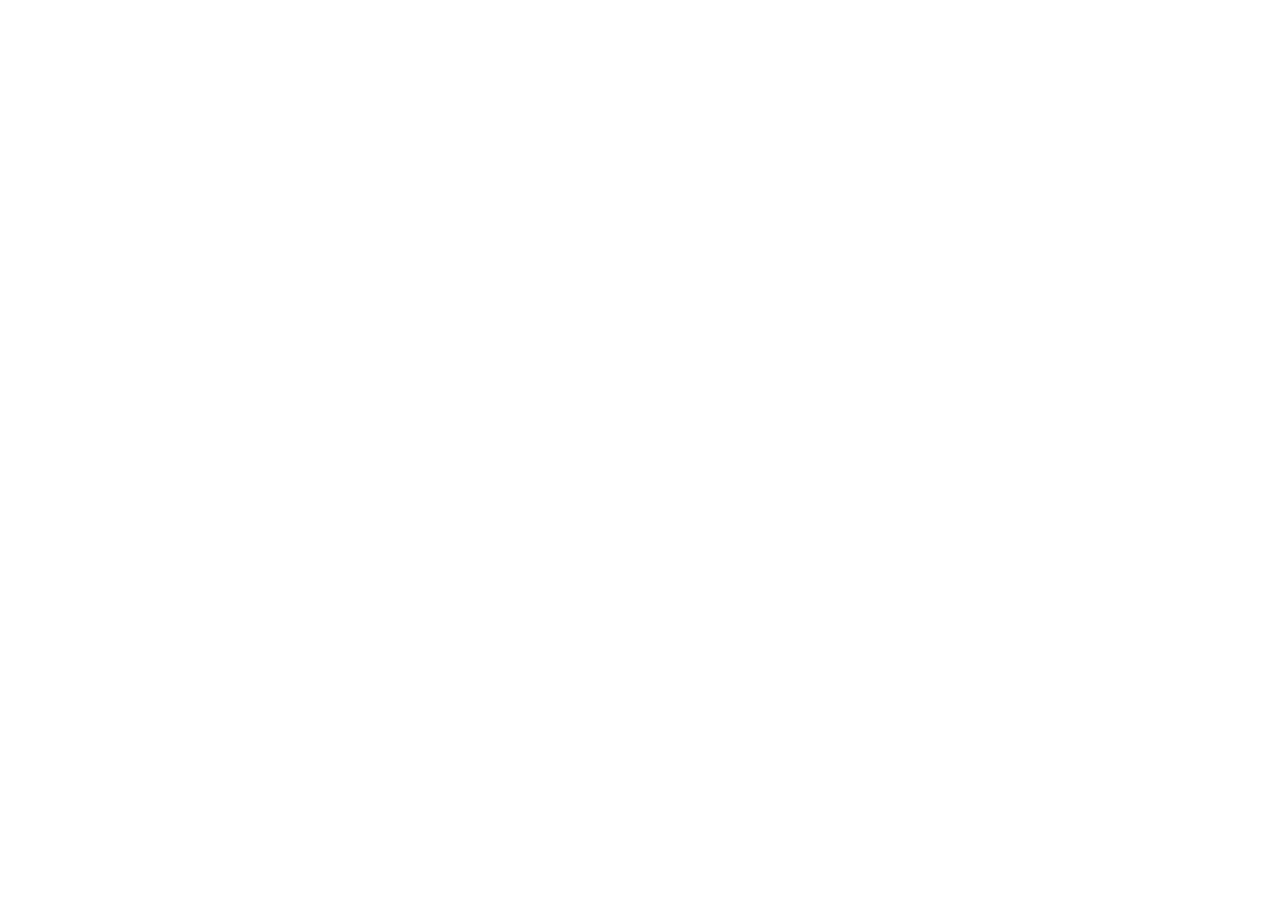
==== index.html @ 78c7902e "Initial commit: Add HTML structure and CSS link" ====
<!DOCTYPE html>
<html lang="en">
<head>
    <meta charset="UTF-8">
    <meta name="viewport" content="width=device-width, initial-scale=1.0">
    <title>Ecommerce Storefront UI</title>
    <link rel="stylesheet" href="css/style.css">
</head>
<body>
    
</body>
</html>
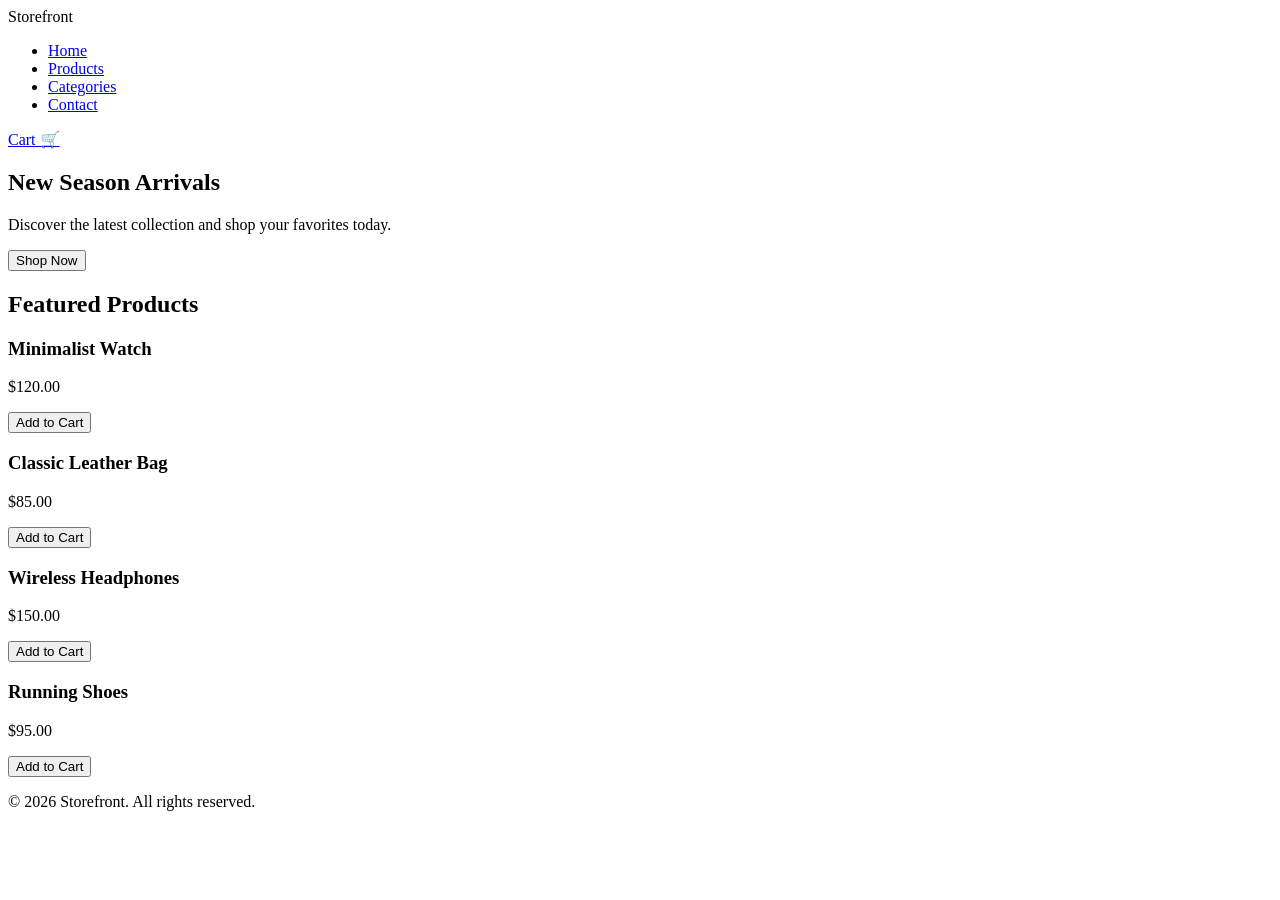
==== commit ad9218d1: "Add core HTML layout for homepage" ====
--- a/index.html
+++ b/index.html
@@ -3,10 +3,80 @@
 <head>
     <meta charset="UTF-8">
     <meta name="viewport" content="width=device-width, initial-scale=1.0">
-    <title>Ecommerce Storefront UI</title>
+    <title>Storefront - E-Commerce</title>
     <link rel="stylesheet" href="css/style.css">
 </head>
 <body>
-    
+
+    <!-- Header / Navigation -->
+    <header class="navbar">
+        <div class="logo">Storefront</div>
+        <nav>
+            <ul class="nav-links">
+                <li><a href="#">Home</a></li>
+                <li><a href="#">Products</a></li>
+                <li><a href="#">Categories</a></li>
+                <li><a href="#">Contact</a></li>
+            </ul>
+        </nav>
+        <div class="cart-icon">
+            <a href="#">Cart 🛒</a>
+        </div>
+    </header>
+
+    <!-- Hero Banner -->
+    <section class="hero">
+        <div class="hero-content">
+            <h1>New Season Arrivals</h1>
+            <p>Discover the latest collection and shop your favorites today.</p>
+            <button class="btn-primary">Shop Now</button>
+        </div>
+    </section>
+
+    <!-- Featured Products Section -->
+    <main class="products-container">
+        <h2>Featured Products</h2>
+        <div class="product-grid">
+
+            <!-- Product Card 1 -->
+            <div class="product-card">
+                <div class="product-image-placeholder"></div>
+                <h3>Minimalist Watch</h3>
+                <p class="price">$120.00</p>
+                <button class="btn-add">Add to Cart</button>
+            </div>
+
+            <!-- Product Card 2 -->
+            <div class="product-card">
+                <div class="product-image-placeholder"></div>
+                <h3>Classic Leather Bag</h3>
+                <p class="price">$85.00</p>
+                <button class="btn-add">Add to Cart</button>
+            </div>
+
+            <!-- Product Card 3 -->
+            <div class="product-card">
+                <div class="product-image-placeholder"></div>
+                <h3>Wireless Headphones</h3>
+                <p class="price">$150.00</p>
+                <button class="btn-add">Add to Cart</button>
+            </div>
+
+            <!-- Product Card 4 -->
+            <div class="product-card">
+                <div class="product-image-placeholder"></div>
+                <h3>Running Shoes</h3>
+                <p class="price">$95.00</p>
+                <button class="btn-add">Add to Cart</button>
+            </div>
+
+        </div>
+    </main>
+
+    <!-- Footer -->
+    <footer class="footer">
+        <p>&copy; 2026 Storefront. All rights reserved.</p>
+    </footer>
+
 </body>
 </html>
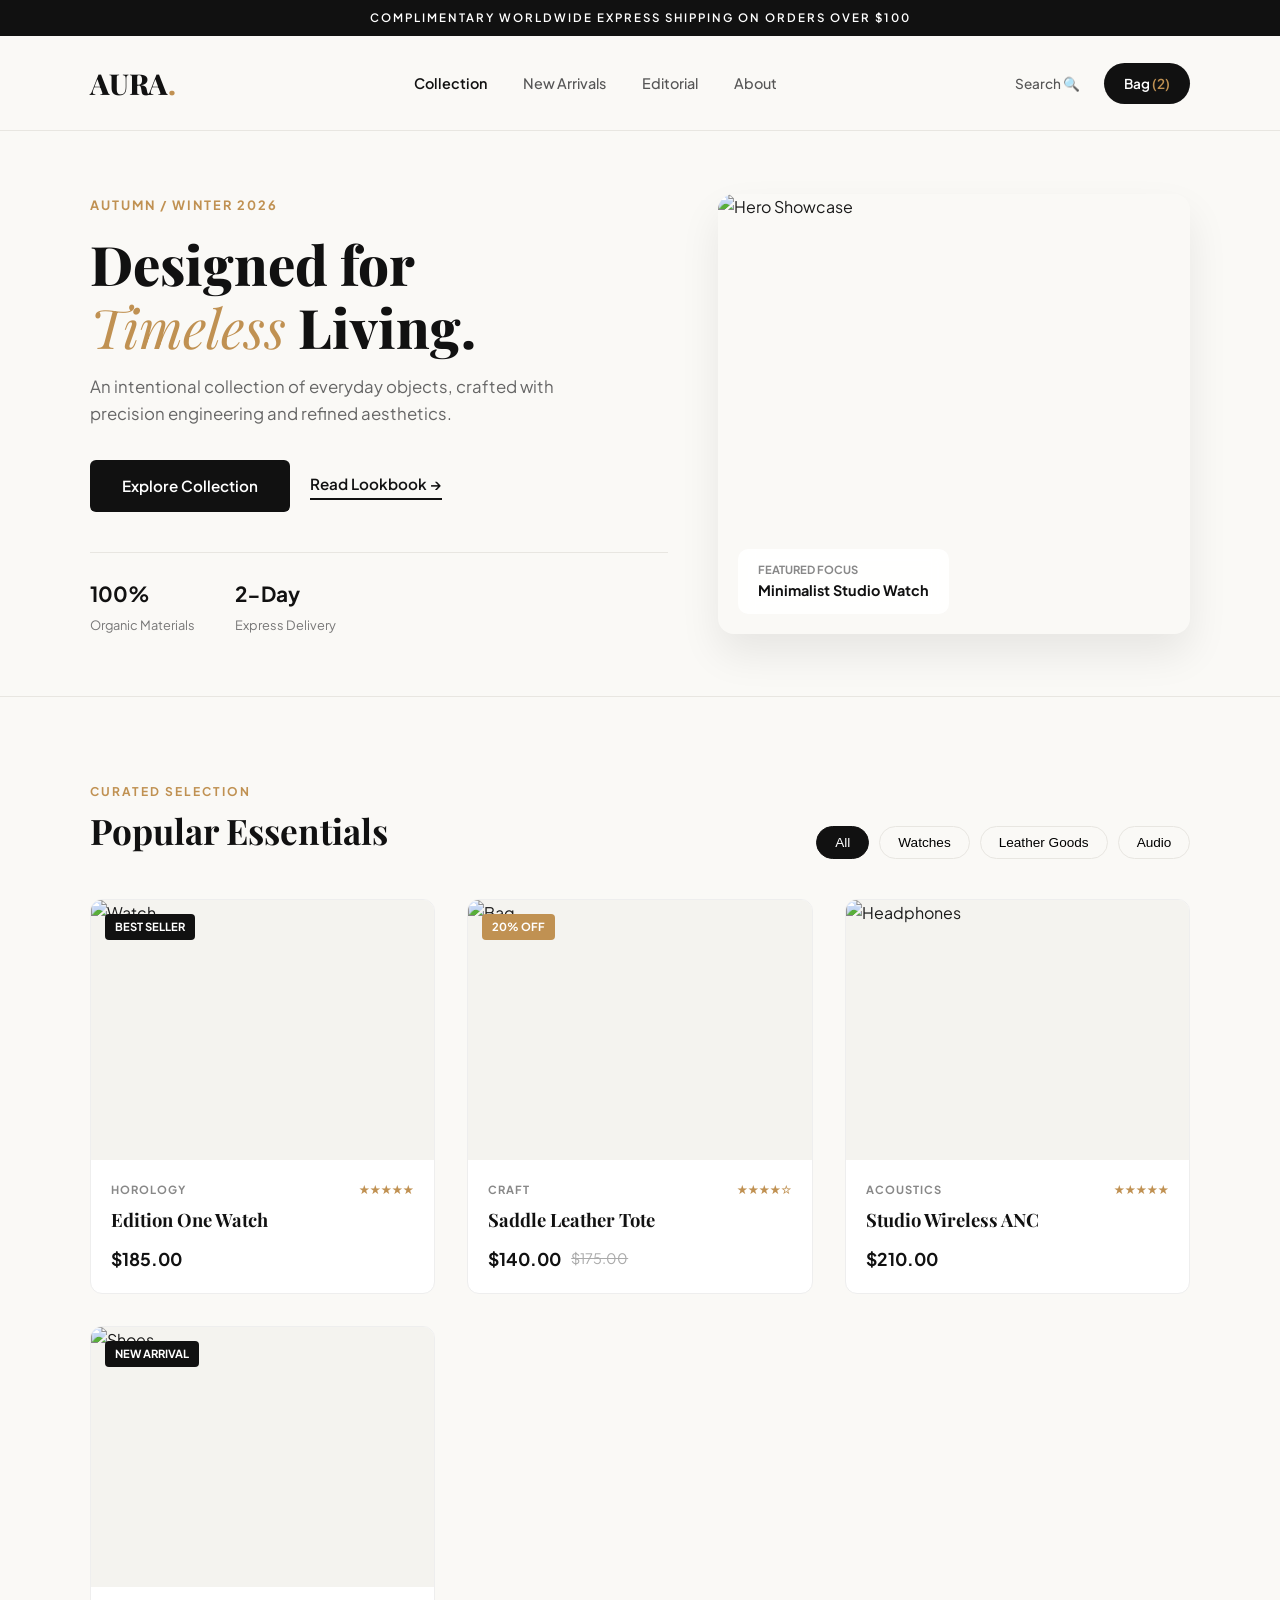
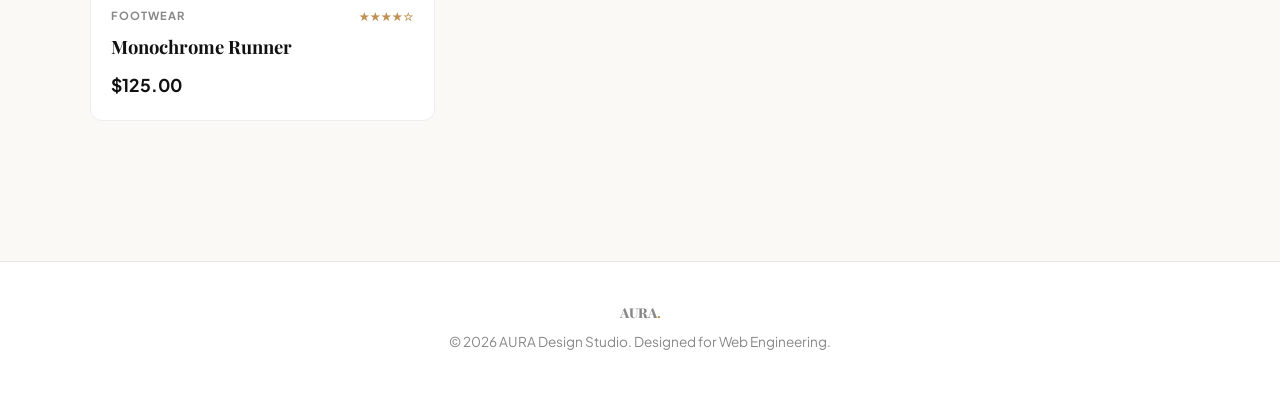
==== commit 0535aa49: "Update layout, fonts, and typography to editorial style" ====
--- a/index.html
+++ b/index.html
@@ -3,79 +3,174 @@
 <head>
     <meta charset="UTF-8">
     <meta name="viewport" content="width=device-width, initial-scale=1.0">
-    <title>Storefront - E-Commerce</title>
+    <title>AURA — Modern Minimal Store</title>
+    <!-- Google Fonts: Playfair Display + Plus Jakarta Sans -->
+    <link href="https://fonts.googleapis.com/css2?family=Playfair+Display:ital,wght@0,600;0,800;1,400&family=Plus+Jakarta+Sans:wght@400;500;600;700&display=swap" rel="stylesheet">
     <link rel="stylesheet" href="css/style.css">
 </head>
 <body>
 
-    <!-- Header / Navigation -->
+    <!-- Top Announcement Bar -->
+    <div class="top-bar">
+        <span>COMPLIMENTARY WORLDWIDE EXPRESS SHIPPING ON ORDERS OVER $100</span>
+    </div>
+
+    <!-- Header Navigation -->
     <header class="navbar">
-        <div class="logo">Storefront</div>
-        <nav>
-            <ul class="nav-links">
-                <li><a href="#">Home</a></li>
-                <li><a href="#">Products</a></li>
-                <li><a href="#">Categories</a></li>
-                <li><a href="#">Contact</a></li>
-            </ul>
+        <a href="#" class="brand-logo">AURA<span>.</span></a>
+        
+        <nav class="nav-menu">
+            <a href="#" class="nav-link active">Collection</a>
+            <a href="#" class="nav-link">New Arrivals</a>
+            <a href="#" class="nav-link">Editorial</a>
+            <a href="#" class="nav-link">About</a>
         </nav>
-        <div class="cart-icon">
-            <a href="#">Cart 🛒</a>
+
+        <div class="nav-right">
+            <a href="#" class="search-trigger">Search 🔍</a>
+            <a href="#" class="bag-btn">Bag <span class="bag-count">(2)</span></a>
         </div>
     </header>
 
-    <!-- Hero Banner -->
-    <section class="hero">
-        <div class="hero-content">
-            <h1>New Season Arrivals</h1>
-            <p>Discover the latest collection and shop your favorites today.</p>
-            <button class="btn-primary">Shop Now</button>
+    <!-- Split Asymmetric Hero Section -->
+    <section class="hero-split">
+        <div class="hero-text-side">
+            <span class="sub-heading">AUTUMN / WINTER 2026</span>
+            <h1>Designed for <br><em>Timeless</em> Living.</h1>
+            <p>An intentional collection of everyday objects, crafted with precision engineering and refined aesthetics.</p>
+            
+            <div class="hero-cta-group">
+                <a href="#catalog" class="primary-btn">Explore Collection</a>
+                <a href="#" class="secondary-btn">Read Lookbook →</a>
+            </div>
+
+            <div class="hero-stats">
+                <div class="stat">
+                    <strong>100%</strong>
+                    <span>Organic Materials</span>
+                </div>
+                <div class="stat">
+                    <strong>2-Day</strong>
+                    <span>Express Delivery</span>
+                </div>
+            </div>
+        </div>
+
+        <div class="hero-visual-side">
+            <div class="image-wrapper">
+                <img src="https://images.unsplash.com/photo-1441986300917-64674bd600d8?w=800&auto=format&fit=crop&q=80" alt="Hero Showcase">
+                <div class="floating-tag">
+                    <p class="tag-title">Featured Focus</p>
+                    <p class="tag-desc">Minimalist Studio Watch</p>
+                </div>
+            </div>
         </div>
     </section>
 
-    <!-- Featured Products Section -->
-    <main class="products-container">
-        <h2>Featured Products</h2>
-        <div class="product-grid">
+    <!-- Catalog Section -->
+    <main class="catalog-section" id="catalog">
+        <div class="catalog-header">
+            <div>
+                <span class="section-tag">CURATED SELECTION</span>
+                <h2>Popular Essentials</h2>
+            </div>
+            
+            <div class="filter-pills">
+                <button class="pill active">All</button>
+                <button class="pill">Watches</button>
+                <button class="pill">Leather Goods</button>
+                <button class="pill">Audio</button>
+            </div>
+        </div>
 
-            <!-- Product Card 1 -->
-            <div class="product-card">
-                <div class="product-image-placeholder"></div>
-                <h3>Minimalist Watch</h3>
-                <p class="price">$120.00</p>
-                <button class="btn-add">Add to Cart</button>
-            </div>
+        <!-- Product Grid -->
+        <div class="grid-layout">
 
-            <!-- Product Card 2 -->
-            <div class="product-card">
-                <div class="product-image-placeholder"></div>
-                <h3>Classic Leather Bag</h3>
-                <p class="price">$85.00</p>
-                <button class="btn-add">Add to Cart</button>
-            </div>
+            <!-- Card 1 -->
+            <article class="product-item">
+                <div class="thumb-box">
+                    <span class="ribbon">Best Seller</span>
+                    <img src="https://images.unsplash.com/photo-1523275335684-37898b6baf30?w=600&auto=format&fit=crop&q=80" alt="Watch">
+                    <button class="quick-add-btn">+ Quick Add</button>
+                </div>
+                <div class="item-details">
+                    <div class="item-meta">
+                        <span class="brand-tag">HOROLOGY</span>
+                        <div class="stars">★★★★★</div>
+                    </div>
+                    <h3>Edition One Watch</h3>
+                    <div class="price-row">
+                        <span class="current-price">$185.00</span>
+                    </div>
+                </div>
+            </article>
 
-            <!-- Product Card 3 -->
-            <div class="product-card">
-                <div class="product-image-placeholder"></div>
-                <h3>Wireless Headphones</h3>
-                <p class="price">$150.00</p>
-                <button class="btn-add">Add to Cart</button>
-            </div>
+            <!-- Card 2 -->
+            <article class="product-item">
+                <div class="thumb-box">
+                    <span class="ribbon sale-ribbon">20% Off</span>
+                    <img src="https://images.unsplash.com/photo-1548036328-c9fa89d128fa?w=600&auto=format&fit=crop&q=80" alt="Bag">
+                    <button class="quick-add-btn">+ Quick Add</button>
+                </div>
+                <div class="item-details">
+                    <div class="item-meta">
+                        <span class="brand-tag">CRAFT</span>
+                        <div class="stars">★★★★☆</div>
+                    </div>
+                    <h3>Saddle Leather Tote</h3>
+                    <div class="price-row">
+                        <span class="current-price">$140.00</span>
+                        <span class="original-price">$175.00</span>
+                    </div>
+                </div>
+            </article>
 
-            <!-- Product Card 4 -->
-            <div class="product-card">
-                <div class="product-image-placeholder"></div>
-                <h3>Running Shoes</h3>
-                <p class="price">$95.00</p>
-                <button class="btn-add">Add to Cart</button>
-            </div>
+            <!-- Card 3 -->
+            <article class="product-item">
+                <div class="thumb-box">
+                    <img src="https://images.unsplash.com/photo-1505740420928-5e560c06d30e?w=600&auto=format&fit=crop&q=80" alt="Headphones">
+                    <button class="quick-add-btn">+ Quick Add</button>
+                </div>
+                <div class="item-details">
+                    <div class="item-meta">
+                        <span class="brand-tag">ACOUSTICS</span>
+                        <div class="stars">★★★★★</div>
+                    </div>
+                    <h3>Studio Wireless ANC</h3>
+                    <div class="price-row">
+                        <span class="current-price">$210.00</span>
+                    </div>
+                </div>
+            </article>
+
+            <!-- Card 4 -->
+            <article class="product-item">
+                <div class="thumb-box">
+                    <span class="ribbon">New Arrival</span>
+                    <img src="https://images.unsplash.com/photo-1542291026-7eec264c27ff?w=600&auto=format&fit=crop&q=80" alt="Shoes">
+                    <button class="quick-add-btn">+ Quick Add</button>
+                </div>
+                <div class="item-details">
+                    <div class="item-meta">
+                        <span class="brand-tag">FOOTWEAR</span>
+                        <div class="stars">★★★★☆</div>
+                    </div>
+                    <h3>Monochrome Runner</h3>
+                    <div class="price-row">
+                        <span class="current-price">$125.00</span>
+                    </div>
+                </div>
+            </article>
 
         </div>
     </main>
 
     <!-- Footer -->
-    <footer class="footer">
-        <p>&copy; 2026 Storefront. All rights reserved.</p>
+    <footer class="site-footer">
+        <div class="footer-content">
+            <p class="footer-logo">AURA<span>.</span></p>
+            <p>&copy; 2026 AURA Design Studio. Designed for Web Engineering.</p>
+        </div>
     </footer>
 
 </body>
--- a/css/style.css
+++ b/css/style.css
@@ -0,0 +1,428 @@
+/* =======================================================
+   RESET & TYPOGRAPHY SYSTEM
+   ======================================================= */
+* {
+    margin: 0;
+    padding: 0;
+    box-sizing: border-box;
+}
+
+body {
+    font-family: 'Plus Jakarta Sans', sans-serif;
+    background-color: #faf9f6; /* Elegant Warm Studio White */
+    color: #1a1a1a;
+    line-height: 1.6;
+}
+
+h1, h2, h3, .brand-logo, .footer-logo {
+    font-family: 'Playfair Display', serif;
+}
+
+/* =======================================================
+   TOP ANNOUNCEMENT BAR
+   ======================================================= */
+.top-bar {
+    background-color: #111111;
+    color: #ffffff;
+    text-align: center;
+    padding: 9px 15px;
+    font-size: 0.72rem;
+    font-weight: 600;
+    letter-spacing: 2px;
+}
+
+/* =======================================================
+   NAVBAR
+   ======================================================= */
+.navbar {
+    display: flex;
+    justify-content: space-between;
+    align-items: center;
+    padding: 24px 7%;
+    background-color: #faf9f6;
+    border-bottom: 1px solid #e8e6e1;
+    position: sticky;
+    top: 0;
+    z-index: 99;
+}
+
+.brand-logo {
+    font-size: 1.8rem;
+    font-weight: 800;
+    text-decoration: none;
+    color: #111111;
+    letter-spacing: -0.5px;
+}
+
+.brand-logo span, .footer-logo span {
+    color: #c09152; /* Luxury Amber Accent */
+}
+
+.nav-menu {
+    display: flex;
+    gap: 36px;
+}
+
+.nav-link {
+    text-decoration: none;
+    color: #555555;
+    font-size: 0.9rem;
+    font-weight: 500;
+    transition: color 0.2s;
+}
+
+.nav-link:hover, .nav-link.active {
+    color: #111111;
+    font-weight: 600;
+}
+
+.nav-right {
+    display: flex;
+    align-items: center;
+    gap: 24px;
+}
+
+.search-trigger {
+    text-decoration: none;
+    color: #555555;
+    font-size: 0.85rem;
+    font-weight: 500;
+}
+
+.bag-btn {
+    text-decoration: none;
+    background-color: #111111;
+    color: #ffffff;
+    padding: 10px 20px;
+    border-radius: 40px;
+    font-size: 0.85rem;
+    font-weight: 600;
+    transition: transform 0.2s;
+}
+
+.bag-btn:hover {
+    transform: translateY(-2px);
+}
+
+.bag-count {
+    color: #c09152;
+}
+
+/* =======================================================
+   SPLIT ASYMMETRIC HERO
+   ======================================================= */
+.hero-split {
+    display: grid;
+    grid-template-columns: 1.1fr 0.9fr;
+    min-height: 520px;
+    padding: 60px 7%;
+    align-items: center;
+    gap: 50px;
+    border-bottom: 1px solid #e8e6e1;
+}
+
+.sub-heading {
+    color: #c09152;
+    font-size: 0.8rem;
+    font-weight: 700;
+    letter-spacing: 2px;
+}
+
+.hero-text-side h1 {
+    font-size: 3.4rem;
+    line-height: 1.15;
+    margin: 16px 0;
+    color: #111111;
+    font-weight: 800;
+}
+
+.hero-text-side h1 em {
+    font-style: italic;
+    font-weight: 400;
+    color: #c09152;
+}
+
+.hero-text-side p {
+    color: #666666;
+    font-size: 1.05rem;
+    max-width: 480px;
+    margin-bottom: 32px;
+}
+
+.hero-cta-group {
+    display: flex;
+    align-items: center;
+    gap: 20px;
+    margin-bottom: 40px;
+}
+
+.primary-btn {
+    background-color: #111111;
+    color: #ffffff;
+    text-decoration: none;
+    padding: 14px 32px;
+    border-radius: 6px;
+    font-weight: 600;
+    font-size: 0.95rem;
+    transition: background-color 0.2s;
+}
+
+.primary-btn:hover {
+    background-color: #333333;
+}
+
+.secondary-btn {
+    color: #111111;
+    text-decoration: none;
+    font-weight: 600;
+    font-size: 0.95rem;
+    border-bottom: 2px solid #111111;
+    padding-bottom: 2px;
+}
+
+.hero-stats {
+    display: flex;
+    gap: 40px;
+    border-top: 1px solid #e8e6e1;
+    padding-top: 24px;
+}
+
+.stat strong {
+    display: block;
+    font-size: 1.3rem;
+    color: #111111;
+}
+
+.stat span {
+    font-size: 0.8rem;
+    color: #777777;
+}
+
+.image-wrapper {
+    position: relative;
+    border-radius: 16px;
+    overflow: hidden;
+    box-shadow: 0 20px 40px rgba(0, 0, 0, 0.08);
+}
+
+.image-wrapper img {
+    width: 100%;
+    height: 440px;
+    object-fit: cover;
+    display: block;
+}
+
+.floating-tag {
+    position: absolute;
+    bottom: 20px;
+    left: 20px;
+    background: rgba(255, 255, 255, 0.9);
+    backdrop-filter: blur(8px);
+    padding: 12px 20px;
+    border-radius: 10px;
+}
+
+.tag-title {
+    font-size: 0.7rem;
+    text-transform: uppercase;
+    color: #888888;
+    font-weight: 700;
+}
+
+.tag-desc {
+    font-size: 0.9rem;
+    font-weight: 700;
+    color: #111111;
+}
+
+/* =======================================================
+   CATALOG & CARDS
+   ======================================================= */
+.catalog-section {
+    padding: 80px 7%;
+}
+
+.catalog-header {
+    display: flex;
+    justify-content: space-between;
+    align-items: flex-end;
+    margin-bottom: 40px;
+}
+
+.section-tag {
+    font-size: 0.75rem;
+    letter-spacing: 2px;
+    color: #c09152;
+    font-weight: 700;
+}
+
+.catalog-header h2 {
+    font-size: 2.2rem;
+    color: #111111;
+}
+
+.filter-pills {
+    display: flex;
+    gap: 10px;
+}
+
+.pill {
+    background: transparent;
+    border: 1px solid #e8e6e1;
+    padding: 8px 18px;
+    border-radius: 30px;
+    font-size: 0.85rem;
+    cursor: pointer;
+    font-weight: 500;
+    transition: all 0.2s;
+}
+
+.pill.active, .pill:hover {
+    background-color: #111111;
+    color: #ffffff;
+    border-color: #111111;
+}
+
+.grid-layout {
+    display: grid;
+    grid-template-columns: repeat(auto-fit, minmax(260px, 1fr));
+    gap: 32px;
+}
+
+.product-item {
+    background: #ffffff;
+    border-radius: 12px;
+    overflow: hidden;
+    border: 1px solid #eee;
+    transition: transform 0.3s, box-shadow 0.3s;
+}
+
+.product-item:hover {
+    transform: translateY(-6px);
+    box-shadow: 0 16px 32px rgba(0,0,0,0.06);
+}
+
+.thumb-box {
+    position: relative;
+    height: 260px;
+    background-color: #f4f3ef;
+    overflow: hidden;
+}
+
+.thumb-box img {
+    width: 100%;
+    height: 100%;
+    object-fit: cover;
+    transition: transform 0.4s ease;
+}
+
+.product-item:hover .thumb-box img {
+    transform: scale(1.06);
+}
+
+.ribbon {
+    position: absolute;
+    top: 14px;
+    left: 14px;
+    background: #111111;
+    color: #ffffff;
+    font-size: 0.7rem;
+    font-weight: 700;
+    padding: 4px 10px;
+    border-radius: 4px;
+    text-transform: uppercase;
+}
+
+.sale-ribbon {
+    background: #c09152;
+}
+
+.quick-add-btn {
+    position: absolute;
+    bottom: -40px;
+    left: 10%;
+    width: 80%;
+    background: rgba(17, 17, 17, 0.9);
+    color: #ffffff;
+    border: none;
+    padding: 10px;
+    border-radius: 6px;
+    font-size: 0.85rem;
+    font-weight: 600;
+    cursor: pointer;
+    transition: bottom 0.3s;
+}
+
+.product-item:hover .quick-add-btn {
+    bottom: 14px;
+}
+
+.item-details {
+    padding: 20px;
+}
+
+.item-meta {
+    display: flex;
+    justify-content: space-between;
+    align-items: center;
+    margin-bottom: 6px;
+}
+
+.brand-tag {
+    font-size: 0.7rem;
+    font-weight: 700;
+    color: #888888;
+    letter-spacing: 1px;
+}
+
+.stars {
+    color: #c09152;
+    font-size: 0.75rem;
+}
+
+.item-details h3 {
+    font-size: 1.15rem;
+    font-weight: 700;
+    color: #111111;
+    margin-bottom: 10px;
+}
+
+.price-row {
+    display: flex;
+    align-items: center;
+    gap: 10px;
+}
+
+.current-price {
+    font-size: 1.1rem;
+    font-weight: 700;
+    color: #111111;
+}
+
+.original-price {
+    font-size: 0.9rem;
+    color: #aaa;
+    text-decoration: line-through;
+}
+
+/* =======================================================
+   FOOTER
+   ======================================================= */
+.site-footer {
+    text-align: center;
+    padding: 40px 7%;
+    border-top: 1px solid #e8e6e1;
+    background-color: #ffffff;
+    margin-top: 60px;
+}
+
+.footer-logo {
+    font-size: 1.6rem;
+    font-weight: 800;
+    margin-bottom: 8px;
+}
+
+.site-footer p {
+    color: #888888;
+    font-size: 0.85rem;
+}
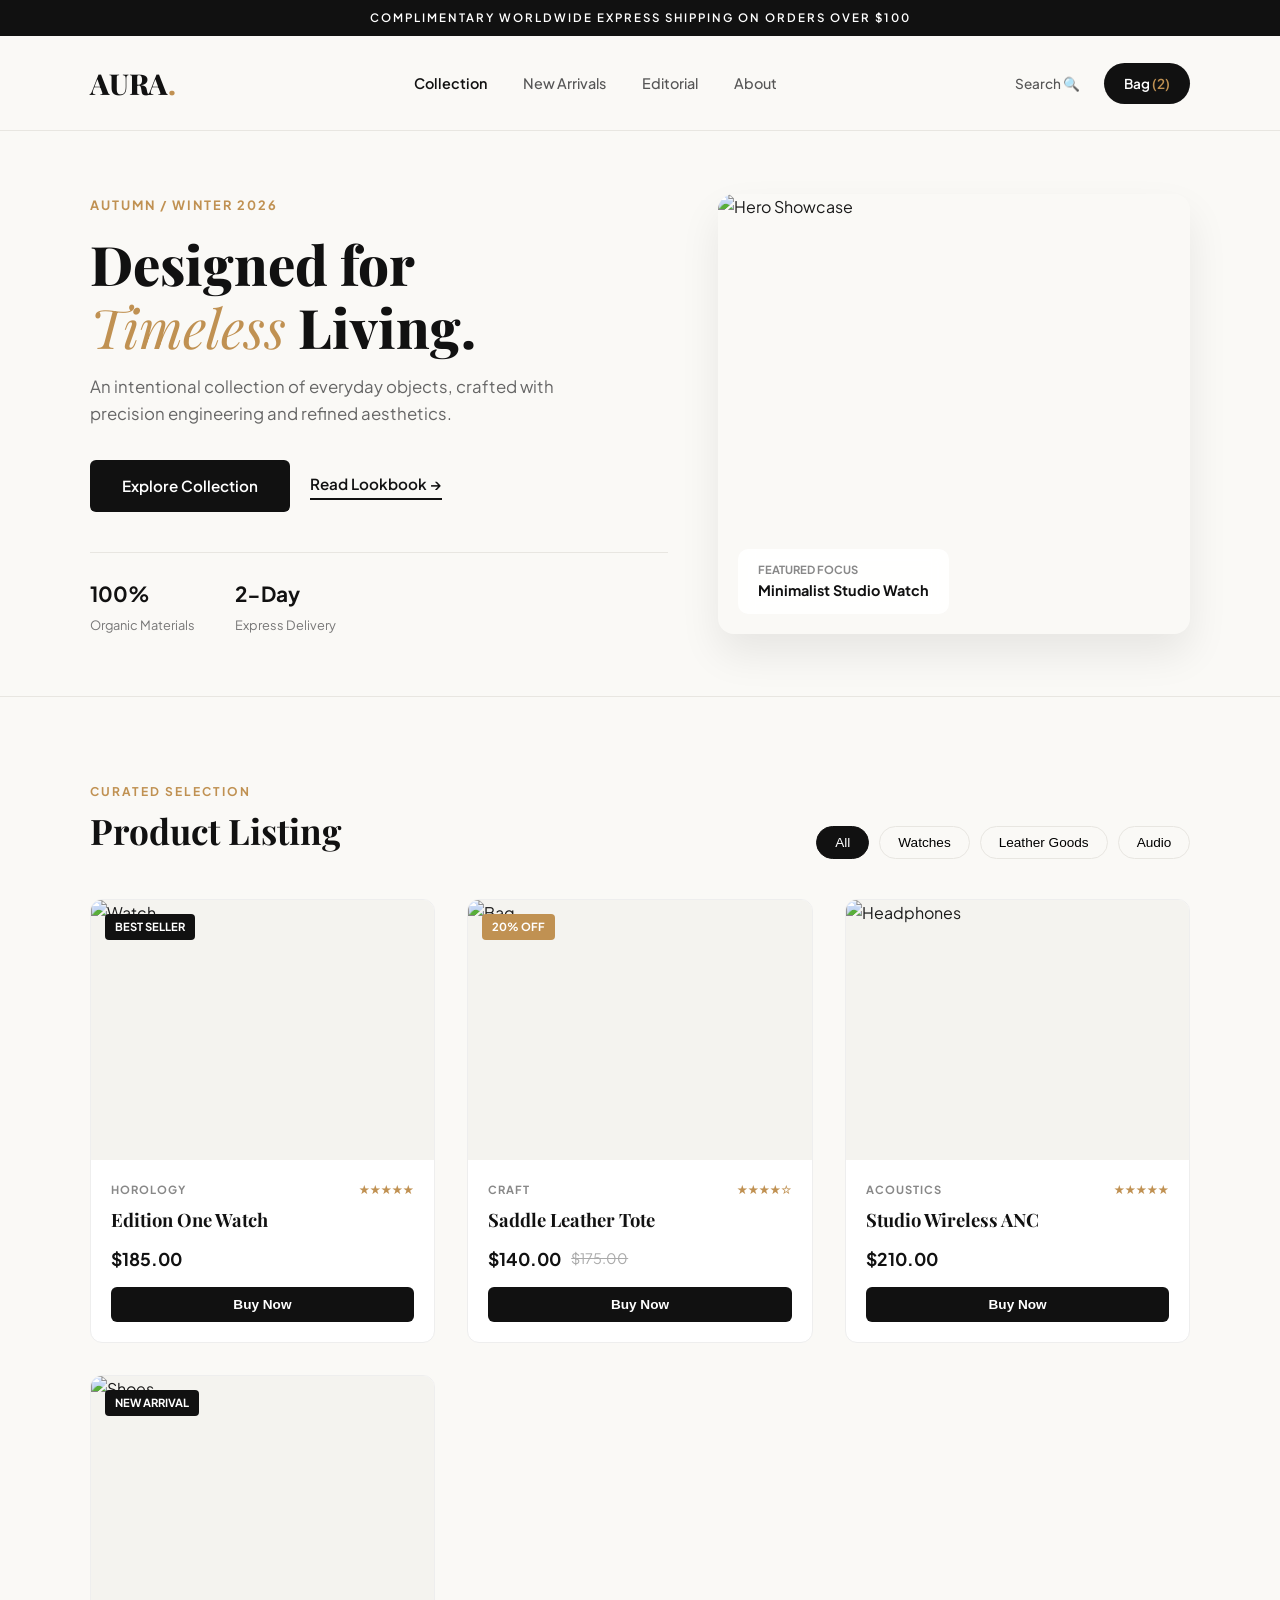
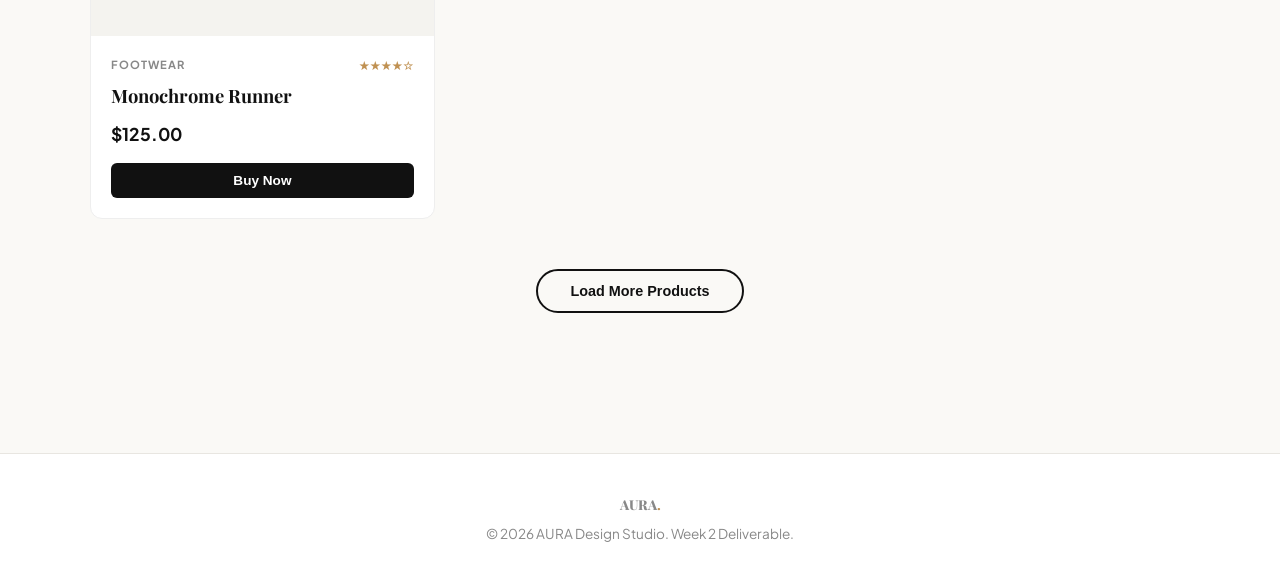
==== commit 37990002: "Update CSS styling and layout for Week 2 deliverables" ====
--- a/index.html
+++ b/index.html
@@ -32,7 +32,7 @@
         </div>
     </header>
 
-    <!-- Split Asymmetric Hero Section -->
+    <!-- Hero Section with Banner & CTA Buttons -->
     <section class="hero-split">
         <div class="hero-text-side">
             <span class="sub-heading">AUTUMN / WINTER 2026</span>
@@ -67,12 +67,12 @@
         </div>
     </section>
 
-    <!-- Catalog Section -->
+    <!-- Product Listing Page Section -->
     <main class="catalog-section" id="catalog">
         <div class="catalog-header">
             <div>
                 <span class="section-tag">CURATED SELECTION</span>
-                <h2>Popular Essentials</h2>
+                <h2>Product Listing</h2>
             </div>
             
             <div class="filter-pills">
@@ -83,7 +83,7 @@
             </div>
         </div>
 
-        <!-- Product Grid -->
+        <!-- Grid-Based Product Cards -->
         <div class="grid-layout">
 
             <!-- Card 1 -->
@@ -91,7 +91,6 @@
                 <div class="thumb-box">
                     <span class="ribbon">Best Seller</span>
                     <img src="https://images.unsplash.com/photo-1523275335684-37898b6baf30?w=600&auto=format&fit=crop&q=80" alt="Watch">
-                    <button class="quick-add-btn">+ Quick Add</button>
                 </div>
                 <div class="item-details">
                     <div class="item-meta">
@@ -102,6 +101,7 @@
                     <div class="price-row">
                         <span class="current-price">$185.00</span>
                     </div>
+                    <button class="buy-now-btn">Buy Now</button>
                 </div>
             </article>
 
@@ -110,7 +110,6 @@
                 <div class="thumb-box">
                     <span class="ribbon sale-ribbon">20% Off</span>
                     <img src="https://images.unsplash.com/photo-1548036328-c9fa89d128fa?w=600&auto=format&fit=crop&q=80" alt="Bag">
-                    <button class="quick-add-btn">+ Quick Add</button>
                 </div>
                 <div class="item-details">
                     <div class="item-meta">
@@ -122,6 +121,7 @@
                         <span class="current-price">$140.00</span>
                         <span class="original-price">$175.00</span>
                     </div>
+                    <button class="buy-now-btn">Buy Now</button>
                 </div>
             </article>
 
@@ -129,7 +129,6 @@
             <article class="product-item">
                 <div class="thumb-box">
                     <img src="https://images.unsplash.com/photo-1505740420928-5e560c06d30e?w=600&auto=format&fit=crop&q=80" alt="Headphones">
-                    <button class="quick-add-btn">+ Quick Add</button>
                 </div>
                 <div class="item-details">
                     <div class="item-meta">
@@ -140,6 +139,7 @@
                     <div class="price-row">
                         <span class="current-price">$210.00</span>
                     </div>
+                    <button class="buy-now-btn">Buy Now</button>
                 </div>
             </article>
 
@@ -148,7 +148,6 @@
                 <div class="thumb-box">
                     <span class="ribbon">New Arrival</span>
                     <img src="https://images.unsplash.com/photo-1542291026-7eec264c27ff?w=600&auto=format&fit=crop&q=80" alt="Shoes">
-                    <button class="quick-add-btn">+ Quick Add</button>
                 </div>
                 <div class="item-details">
                     <div class="item-meta">
@@ -159,9 +158,15 @@
                     <div class="price-row">
                         <span class="current-price">$125.00</span>
                     </div>
+                    <button class="buy-now-btn">Buy Now</button>
                 </div>
             </article>
 
+        </div>
+
+        <!-- Pagination / Load More Button Requirement -->
+        <div class="load-more-container">
+            <button class="load-more-btn">Load More Products</button>
         </div>
     </main>
 
@@ -169,7 +174,7 @@
     <footer class="site-footer">
         <div class="footer-content">
             <p class="footer-logo">AURA<span>.</span></p>
-            <p>&copy; 2026 AURA Design Studio. Designed for Web Engineering.</p>
+            <p>&copy; 2026 AURA Design Studio. Week 2 Deliverable.</p>
         </div>
     </footer>
 
--- a/css/style.css
+++ b/css/style.css
@@ -9,7 +9,7 @@
 
 body {
     font-family: 'Plus Jakarta Sans', sans-serif;
-    background-color: #faf9f6; /* Elegant Warm Studio White */
+    background-color: #faf9f6;
     color: #1a1a1a;
     line-height: 1.6;
 }
@@ -55,7 +55,7 @@
 }
 
 .brand-logo span, .footer-logo span {
-    color: #c09152; /* Luxury Amber Accent */
+    color: #c09152;
 }
 
 .nav-menu {
@@ -337,12 +337,58 @@
     background: #c09152;
 }
 
-.quick-add-btn {
-    position: absolute;
-    bottom: -40px;
-    left: 10%;
-    width: 80%;
-    background: rgba(17, 17, 17, 0.9);
+.item-details {
+    padding: 20px;
+}
+
+.item-meta {
+    display: flex;
+    justify-content: space-between;
+    align-items: center;
+    margin-bottom: 6px;
+}
+
+.brand-tag {
+    font-size: 0.7rem;
+    font-weight: 700;
+    color: #888888;
+    letter-spacing: 1px;
+}
+
+.stars {
+    color: #c09152;
+    font-size: 0.75rem;
+}
+
+.item-details h3 {
+    font-size: 1.15rem;
+    font-weight: 700;
+    color: #111111;
+    margin-bottom: 10px;
+}
+
+.price-row {
+    display: flex;
+    align-items: center;
+    gap: 10px;
+    margin-bottom: 14px;
+}
+
+.current-price {
+    font-size: 1.1rem;
+    font-weight: 700;
+    color: #111111;
+}
+
+.original-price {
+    font-size: 0.9rem;
+    color: #aaa;
+    text-decoration: line-through;
+}
+
+.buy-now-btn {
+    width: 100%;
+    background-color: #111111;
     color: #ffffff;
     border: none;
     padding: 10px;
@@ -350,59 +396,37 @@
     font-size: 0.85rem;
     font-weight: 600;
     cursor: pointer;
-    transition: bottom 0.3s;
-}
-
-.product-item:hover .quick-add-btn {
-    bottom: 14px;
-}
-
-.item-details {
-    padding: 20px;
-}
-
-.item-meta {
-    display: flex;
-    justify-content: space-between;
-    align-items: center;
-    margin-bottom: 6px;
-}
-
-.brand-tag {
-    font-size: 0.7rem;
-    font-weight: 700;
-    color: #888888;
-    letter-spacing: 1px;
-}
-
-.stars {
-    color: #c09152;
-    font-size: 0.75rem;
-}
-
-.item-details h3 {
-    font-size: 1.15rem;
-    font-weight: 700;
-    color: #111111;
-    margin-bottom: 10px;
-}
-
-.price-row {
-    display: flex;
-    align-items: center;
-    gap: 10px;
-}
-
-.current-price {
-    font-size: 1.1rem;
-    font-weight: 700;
-    color: #111111;
-}
-
-.original-price {
+    transition: background-color 0.2s, transform 0.2s;
+}
+
+.buy-now-btn:hover {
+    background-color: #c09152;
+    transform: translateY(-2px);
+}
+
+/* =======================================================
+   PAGINATION / LOAD MORE
+   ======================================================= */
+.load-more-container {
+    text-align: center;
+    margin-top: 50px;
+}
+
+.load-more-btn {
+    background: transparent;
+    border: 2px solid #111111;
+    color: #111111;
+    padding: 12px 32px;
+    border-radius: 30px;
     font-size: 0.9rem;
-    color: #aaa;
-    text-decoration: line-through;
+    font-weight: 700;
+    cursor: pointer;
+    transition: all 0.3s ease;
+}
+
+.load-more-btn:hover {
+    background-color: #111111;
+    color: #ffffff;
 }
 
 /* =======================================================
